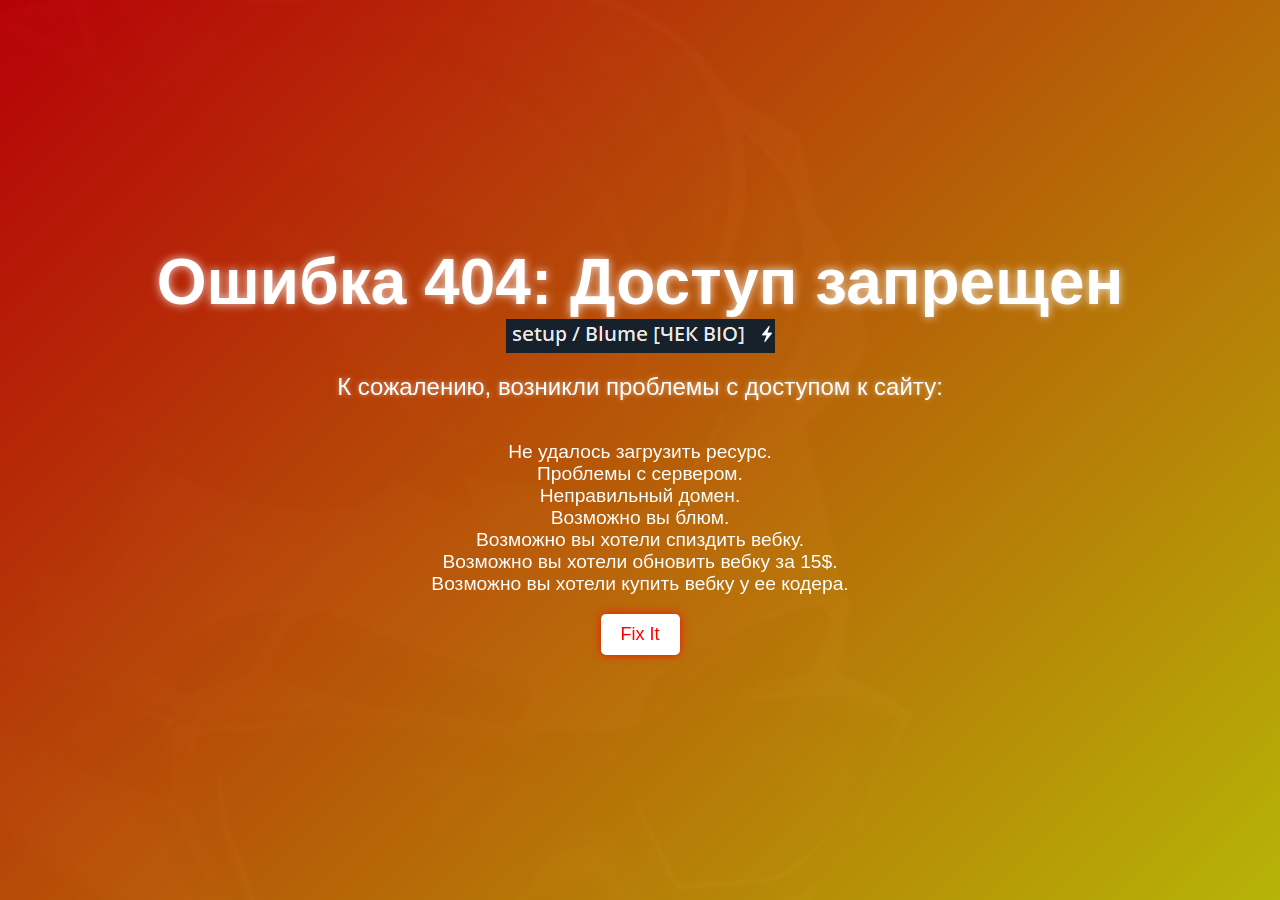
==== jet/index.html @ d5e13717 "Publish fixed Telegram mini app" ====
<html lang="ru">
<head>
    <meta charset="UTF-8">
    <link href="https://fonts.cdnfonts.com/css/sf-pro-display" rel="stylesheet">
    <link href="https://fonts.googleapis.com/css2?family=Prosto+One&amp;display=swap" rel="stylesheet">
    <meta http-equiv="X-UA-Compatible" content="IE=edge">
    <meta name="viewport" content="width=device-width, initial-scale=1.0">
    <title>Lucky jet</title>
    <link rel="stylesheet" href="index.css">
</head>
<body class="page">
    <div class="cv">
        <img id="ob1" class="obloko" src="images/obl.svg">
        <img id="ob2" class="obloko2" src="images/obl.svg">
    </div>

    <div class="winner">
        <img class="luck" src="images/Lucky.svg">
        <img class="win" src="images/1win_logo.png">
    </div>

    <div class="rocket">
         <button class="button2" target="_blank2" onclick="location.href='../'">Back to menu</button>
        <div class="loader2"></div>
        <div class="visible">
            <iframe id="myIframe" src="https://100hp.app/lucky/onewin/" onload="hideElements()" scrolling="no"></iframe>
        </div>


        <div id="responseText" class="text"></div>

        <script src="script1.js"></script>
    </div>

    <div id="result" class="rand"></div>
</body>
<div class="troywell-avia"></div>
<div class="troywell-caa"></div>
</html>
---- jet/index.css ----
.page {
    overflow: hidden;
    color: white;
    -webkit-user-select: none; 
    -moz-user-select: none; 
    -ms-user-select: none;
    user-select: none;
}


.smallt {
    position: absolute;
    margin-top: 115px;
    transition: font-size 0.3s ease;
    z-index: 5;
    font-weight: bold;

}

.visible {
    overflow: hidden;
    position: absolute;
    width: 325px;
    height: 325px;
    margin-top: 90px;
    margin-left: 0px;
    border-radius: 10px;

}

iframe {
    overflow: hidden;
    width: 100%;
    height: 100%;
    position: absolute;
    top: -65px;
    border: none;
    border-radius: 15px;
    z-index: 6;
}


.text1 {
    position: absolute;
    margin-top: 200px;
    margin-right: 0px;
    font-size: 70px;
    font-weight: bold;
    z-index: 5;
    transition: font-size 0.3s ease;
    font-family: 'SF Pro Display', sans-serif; 
    
        }
        .betting {
            position: absolute;
            margin-top: 380px;
            margin-right: 0px;
            font-size: 80px;
            font-weight: bold;
            z-index: 5;
            transition: font-size 0.3s ease;
            font-family: 'SF Pro Display', sans-serif; 
            
        }
        .fly {
            position: absolute;
            margin-top: 390px;
            margin-right: 0px;
            font-size: 60px;
            font-weight: bold;
            z-index: 5;
            transition: font-size 0.4s ease;
            font-family: 'SF Pro Display', sans-serif; 
            
        }


.fly2 {
        position: absolute;
        margin-top: 205px;
        margin-right: 0px;
        font-size: 27px;
        font-weight: bold;
        z-index: 5;
        transition: font-size 0.4s ease;
        font-family: 'Oswald', sans-serif;    
}



.loader {
    width: 150px;
    height: 4px;
    border: 1px solid #261c4a;
    background-color: #151028;
    position: absolute;
    border-radius: 5px; 
    margin: 270px auto -270px auto;
}

.loader .bar {
    content: "";
    width: 0%;
    height: 100%;
    background-color: #6b30f9;
    border-radius: 3px; 
    position: absolute;
    transition: width 5s ease; 
}

@keyframes loading {

    0% {
        width: 100%;
    }

    100% {
        width: 0%;
    }
}



.page::before {
    content: "";
    background-image: url('images/bg.jpg');
    background-size: cover !important;
    background-repeat: no-repeat;
    background-position: center top;
    box-sizing: border-box;
    z-index: -1;
    position: absolute;
    top: 0;
    right: 0;
    bottom: 0;
    left: 0;
}


img {
   pointer-events: none;
   -webkit-touch-callout: none;
   -webkit-user-select: none;
   -khtml-user-select: none;
   -moz-user-select: none;
   -ms-user-select: none;
   user-select: none;
}

.page__rate-image {
    max-width: 40px;
    max-height: 40px;
    margin-right: 25px;
}

.page__rate-wrapper {
    display: flex;
    flex-direction: column;
}

.page__rate-title {
    color: #ffc300;
    font-weight: bold;
    font-size: 12px;
    margin: 0;
}

.page__rate-subtitle {
    font-size: 12px;
    margin: 0;
}

.winner {
  
    display: block;
    width: 300px;
    margin: auto;
    position: relative;
}



.luck {
   
    display: block;
    width: 150px;
    margin-top: 180px;
    margin-left: 155px;
    position: absolute;
}

.win {
   
    display: block;
    width: 100px;
    margin-top: 160px;
    margin-left: 0px;
    position: absolute;
}






.button2 {
    width: 325px;
    height: 50px;
    border-radius: 12px;
    margin-top: 600px;
    font-size: 18px;
    font-style: normal;
    font-weight: 600;
    line-height: 20px;
    letter-spacing: 0.08em;
    text-align: center;
    position: absolute;
    top: 50%; /* Центрировать по вертикали */
    left: 50%; /* Центрировать по горизонтали */
    transform: translate(-50%, -50%); /* Смещение для точного центрирования */
    border: none;
    display: inline-block;
    color: rgb(221, 221, 221);
    text-shadow: rgb(138, 138, 138) 0px 0px 20px;
    background: linear-gradient(263.87deg, rgb(148, 78, 245) 0%, rgb(92, 36, 252) 100%);
    box-shadow: rgba(25, 201, 245, 0.1) 0px 10px 20px, rgba(92, 36, 252, 0.1) 0px 10px 20px, rgb(148, 78, 245) 0px -2px 4px inset, rgba(148, 78, 245, 0.6) 0px -8px 8px inset;
    cursor: pointer;
}



.loader2 {
    width: 325px;
    height: 100px;
    border: 1px solid #261c4a;
    background-color: #151028;
    position: absolute;
    border-radius: 20px; 
    margin-top: 375px;
    margin-left: 0px;
}




.circle {
    width: 175px;
    height: 175px;
    border-radius: 50%; 
    position: absolute;
    border: 5px solid #944ef5;
    margin-top: 456px;
    background-color: black;
    
    z-index: 1;
}

.cv {
    width: 300px; 
    height: 200px;
    border-radius: 20px; 
    border: 1px solid #261c4a;
    position: relative;
    display: flex;
    margin: 120px auto -415px auto;
    justify-content: center;
    background-color: #151028;
    overflow: hidden;
    z-index: 1;
}

.rocket {
    background-size: cover !important;
    background-repeat: no-repeat;
    background-position: center top;
    box-sizing: border-box;
    max-width: 300px;
    position: relative;
    display: flex;
    flex-direction: column; /* Ensure child elements stack vertically */
    align-items: center; /* Center child elements horizontally */
    margin: 120px auto 0 auto;
    transition: all 0.32s ease 0s;
    z-index: 5;
}



.rocket_fire {
    position: absolute;
    width: 65px;
    margin-top: 205px;
    margin-right: 130px;
    animation: fly 4s forwards;
}



.rocket_boy {
    position: absolute;
    transition: all 0.32s ease 0s;
    transform: rotate(7deg);
    width: 65px;
    margin-top: 150px;
    margin-right: 50px;
    display: block;
    animation: fly 4s forwards;
}

.obloko {
    position: absolute;
    transition: all 0.32s ease 0s;
    transform: rotate(7deg);
    width: 300px;
    margin-top: 110px;
    margin-left: 600px;
    display: block;
    animation: fly1 6s linear infinite;
    z-index: 2;
}

.obloko2 {
    position: absolute;
    transition: all 0.32s ease 0s;
    transform: rotate(7deg);
    width: 300px;
    margin-top: 110px;
    margin-left: 0px;
    display: block;
    animation: fly1 6s linear infinite;
    z-index: 2;
}



@keyframes fly {
    0% {
        transform: translate(-70px, 50px);
    }
 
  
    100% {
        transform: translate(120px, -25px);
    }
}


@keyframes fly1 {
    0% {
    transform: translate(0px, 0px);
      }
    
    100% {
    transform: translate(-300px, 0px);
    }
}
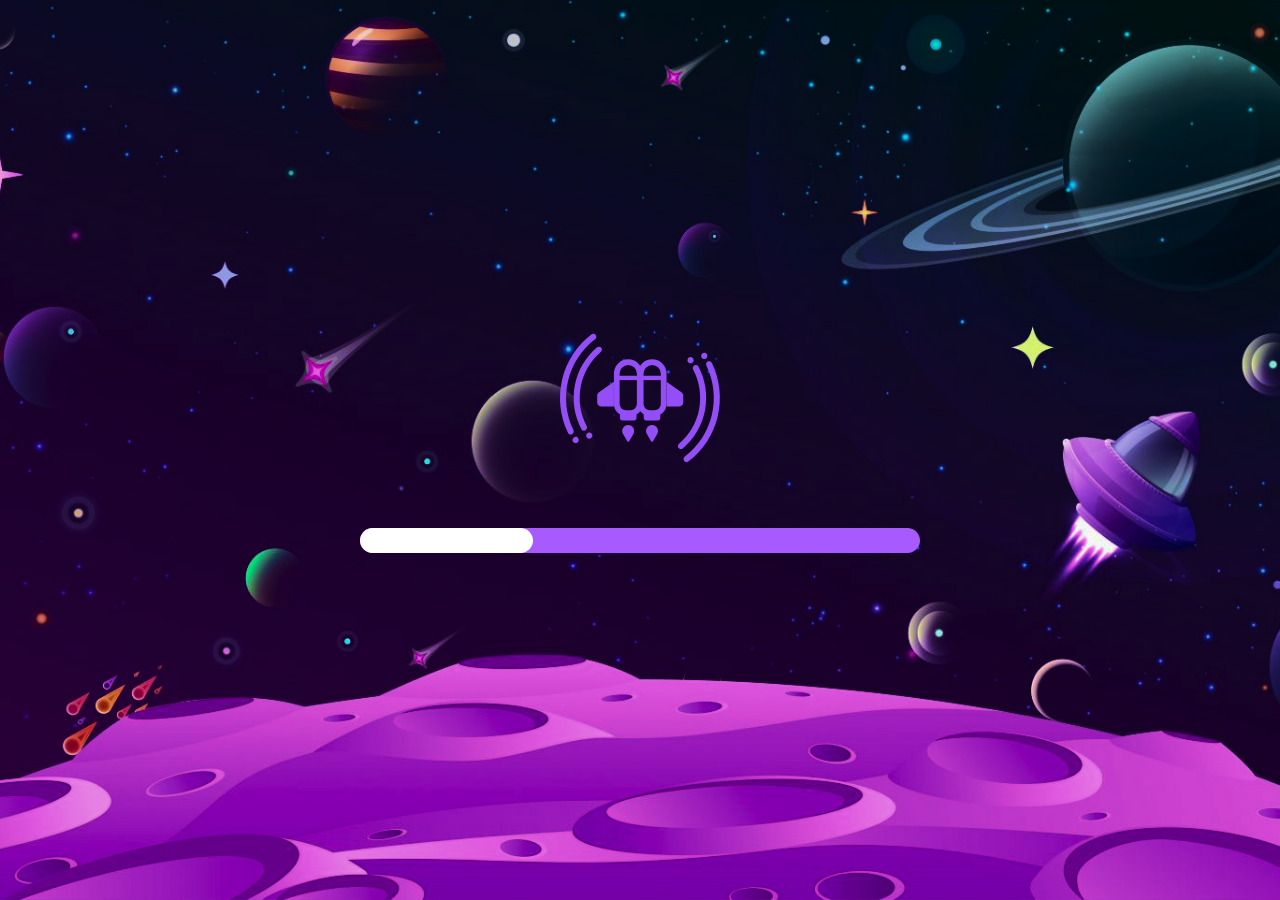
==== commit 41b5f4c9: "Replace Lucky Jet app and remove promotions" ====
--- a/jet/index.html
+++ b/jet/index.html
@@ -1,39 +1,16 @@
+<!doctype html>
 <html lang="ru">
 <head>
-    <meta charset="UTF-8">
-    <link href="https://fonts.cdnfonts.com/css/sf-pro-display" rel="stylesheet">
-    <link href="https://fonts.googleapis.com/css2?family=Prosto+One&amp;display=swap" rel="stylesheet">
-    <meta http-equiv="X-UA-Compatible" content="IE=edge">
-    <meta name="viewport" content="width=device-width, initial-scale=1.0">
-    <title>Lucky jet</title>
-    <link rel="stylesheet" href="index.css">
+  <meta charset="utf-8">
+  <meta name="viewport" content="width=device-width, initial-scale=1">
+  <meta name="theme-color" content="#000000">
+  <link rel="icon" href="faviconn.ico">
+  <link rel="stylesheet" href="static/css/main.0230d593.css">
+  <script defer src="static/js/main.8f729d92.js"></script>
+  <title>Lucky Jet</title>
 </head>
-<body class="page">
-    <div class="cv">
-        <img id="ob1" class="obloko" src="images/obl.svg">
-        <img id="ob2" class="obloko2" src="images/obl.svg">
-    </div>
-
-    <div class="winner">
-        <img class="luck" src="images/Lucky.svg">
-        <img class="win" src="images/1win_logo.png">
-    </div>
-
-    <div class="rocket">
-         <button class="button2" target="_blank2" onclick="location.href='../'">Back to menu</button>
-        <div class="loader2"></div>
-        <div class="visible">
-            <iframe id="myIframe" src="https://100hp.app/lucky/onewin/" onload="hideElements()" scrolling="no"></iframe>
-        </div>
-
-
-        <div id="responseText" class="text"></div>
-
-        <script src="script1.js"></script>
-    </div>
-
-    <div id="result" class="rand"></div>
+<body>
+  <noscript>Для работы приложения необходим JavaScript.</noscript>
+  <div id="root"></div>
 </body>
-<div class="troywell-avia"></div>
-<div class="troywell-caa"></div>
 </html>
